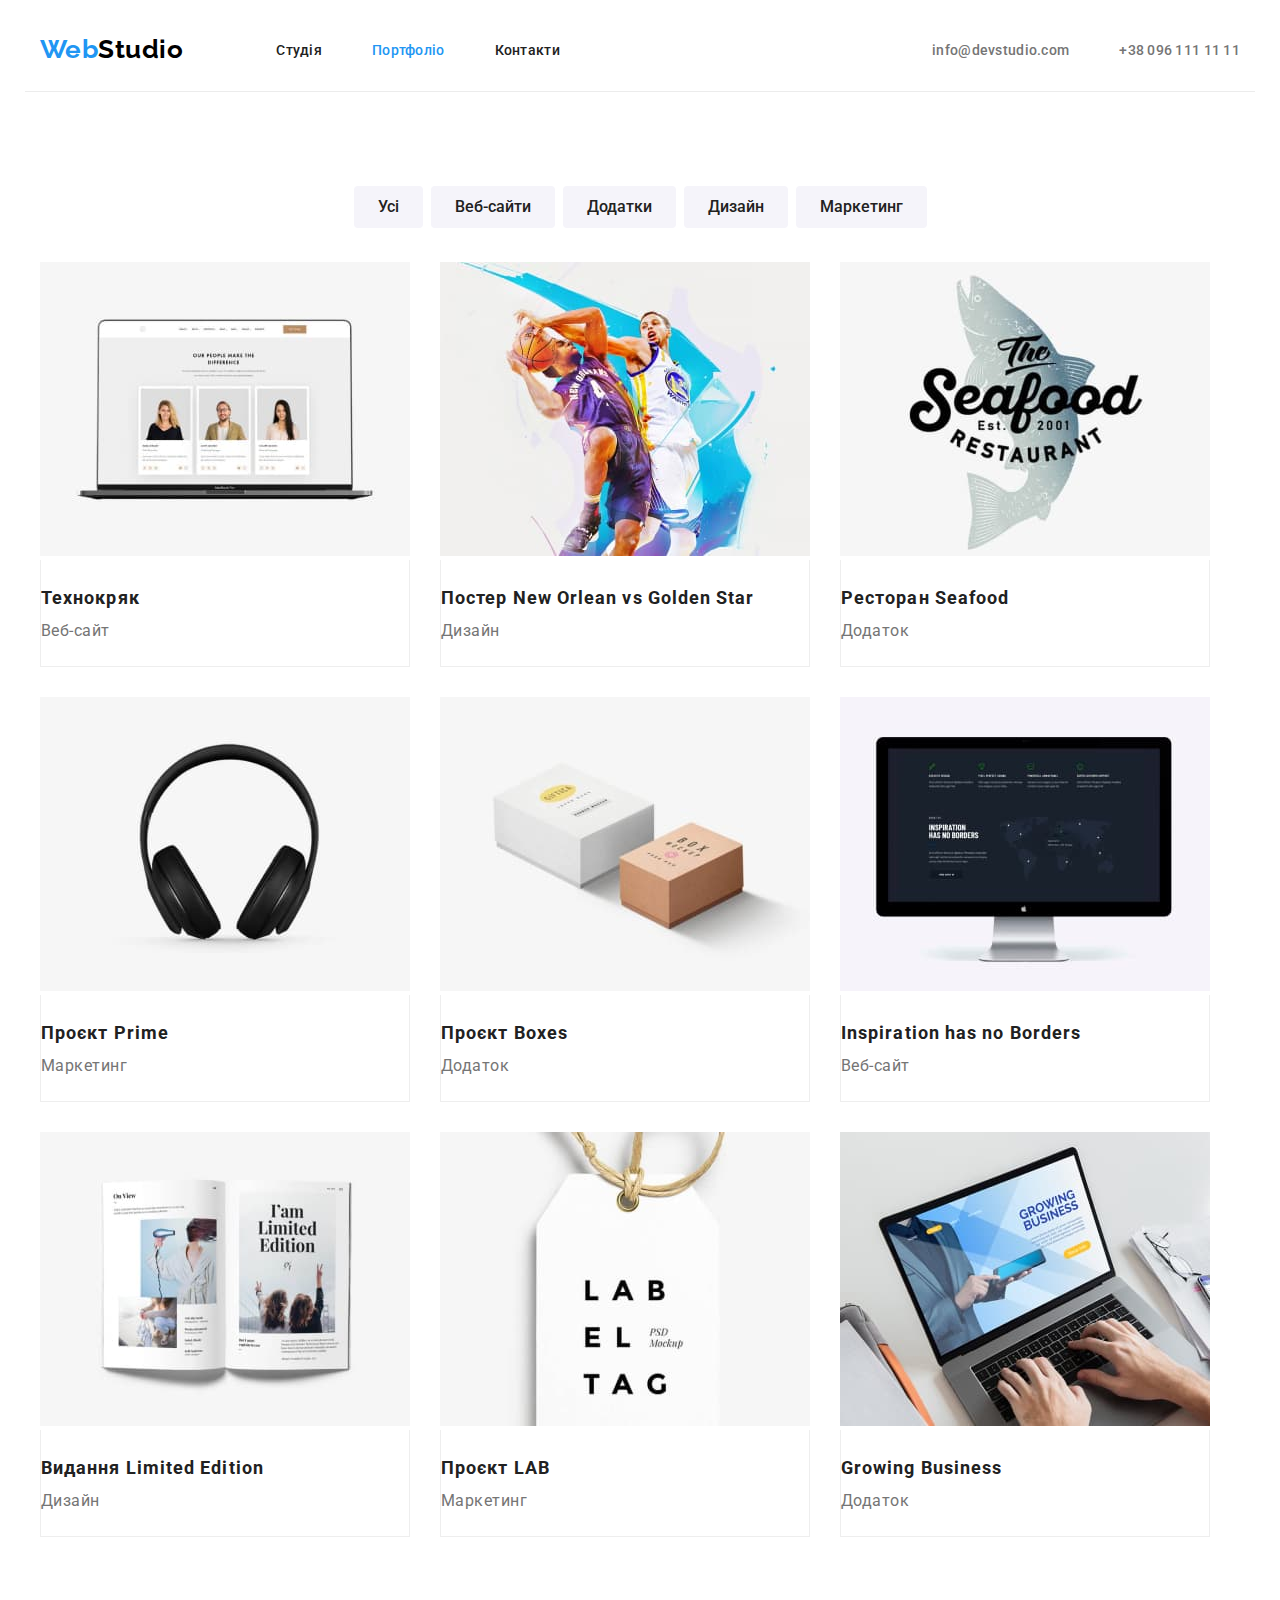
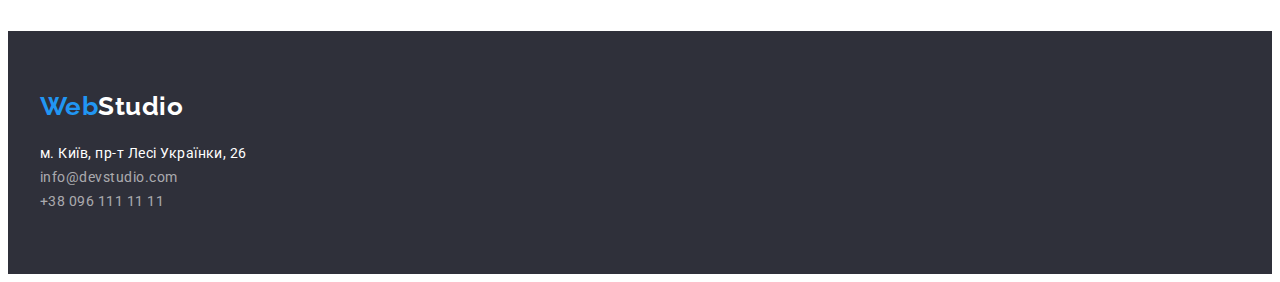
==== portfolio.html @ 96fd56b4 "Summary required" ====
<!DOCTYPE html>
<html lang="uk">
  <head>
    <meta charset="UTF-8" />
    <meta http-equiv="X-UA-Compatible" content="IE=edge" />
    <meta name="viewport" content="width=device-width, initial-scale=1.0" />
    <title>WebStudio</title>
    <link
      href="https://fonts.googleapis.com/css2?family=Raleway:wght@700&family=Roboto:wght@400;500;700;900&display=swap"
      rel="stylesheet"
    />
    <link
      rel="stylesheet"
      href="https://cdnjs.cloudflare.com/ajax/libs/modern-normalize/1.1.0/modern-normalize.min.css"
      integrity="sha512-wpPYUAdjBVSE4KJnH1VR1HeZfpl1ub8YT/NKx4PuQ5NmX2tKuGu6U/JRp5y+Y8XG2tV+wKQpNHVUX03MfMFn9Q=="
      crossorigin="anonymous"
      referrerpolicy="no-referrer"
    />
    <link rel="stylesheet" href="./css/styles.css" />
  </head>
  <body>
    <!-- header -->

    <header>
      <div class="container header-container">
        <a href="./index.html" class="logo" lang="en"> <span class="accent">Web</span>Studio</a>
        <nav>
          <ul class="nav-list">
            <li><a href="./index.html" class="nav-link">Студія</a></li>
            <li><a href="/" class="nav-link current">Портфоліо</a></li>
            <li><a href="#" class="nav-link">Контакти</a></li>
          </ul>
        </nav>
        <ul class="contact">
          <li><a href="mailto:info@devstudio.com" class="contact-link">info@devstudio.com</a></li>
          <li><a href="tel:+380961111111" class="contact-link">+38 096 111 11 11</a></li>
        </ul>
      </div>
    </header>
    <main>
      <!-- portfolio buttons -->

      <section class="portfolio">
        <div class="container portfolio-container">
          <h1 class="visually-hidden">Портфоліо</h1>
          <ul class="portfolio-list">
            <li><button type="button" class="portfolio-button">Усі</button></li>
            <li><button type="button" class="portfolio-button">Веб-сайти</button></li>
            <li><button type="button" class="portfolio-button">Додатки</button></li>
            <li><button type="button" class="portfolio-button">Дизайн</button></li>
            <li><button type="button" class="portfolio-button">Маркетинг</button></li>
          </ul>

          <!-- portfolio project cards -->

          <ul class="project-list">
            <li>
              <a href="#" class="project-link">
                <img src="./images/img-tekhnokryak.jpg" alt="ноутбук" width="370" />
                <div class="project-container">
                  <h2 class="project-title">Технокряк</h2>
                  <p class="project-text">Веб-сайт</p>
                </div>
              </a>
            </li>
            <li>
              <a href="#" class="project-link">
                <img
                  src="./images/img-new-orlean-vs-golden-star.jpg"
                  alt="баскетболісти"
                  width="370"
                />
                <div class="project-container">
                  <h2 class="project-title">Постер New Orlean vs Golden Star</h2>
                  <p class="project-text">Дизайн</p>
                </div>
              </a>
            </li>
            <li>
              <a href="#" class="project-link">
                <img
                  src="./images/img-restaurant-seafood.jpg"
                  alt="логотип ресторану"
                  width="370"
                />
                <div class="project-container">
                  <h2 class="project-title">Ресторан Seafood</h2>
                  <p class="project-text">Додаток</p>
                </div>
              </a>
            </li>
            <li>
              <a href="#" class="project-link">
                <img src="./images/img-project-prime.jpg" alt="навушники" width="370" />
                <div class="project-container">
                  <h2 class="project-title">Проєкт Prime</h2>
                  <p class="project-text">Маркетинг</p>
                </div>
              </a>
            </li>
            <li>
              <a href="#" class="project-link">
                <img src="./images/img-project-boxes.jpg" alt="дві коробки" width="370" />
                <div class="project-container">
                  <h2 class="project-title">Проєкт Boxes</h2>
                  <p class="project-text">Додаток</p>
                </div>
              </a>
            </li>
            <li>
              <a href="#" class="project-link">
                <img src="./images/img-inspiration-has-no-borders.jpg" alt="монітор" width="370" />
                <div class="project-container">
                  <h2 class="project-title">Inspiration has no Borders</h2>
                  <p class="project-text">Веб-сайт</p>
                </div>
              </a>
            </li>
            <li>
              <a href="#" class="project-link">
                <img src="./images/img-limited-edition.jpg" alt="розкритий журнал" width="370" />
                <div class="project-container">
                  <h2 class="project-title">Видання Limited Edition</h2>
                  <p class="project-text">Дизайн</p>
                </div>
              </a>
            </li>
            <li>
              <a href="#" class="project-link">
                <img src="./images/img-project-lab.jpg" alt="бірка з назвою проєкту" width="370" />
                <div class="project-container">
                  <h2 class="project-title">Проєкт LAB</h2>
                  <p class="project-text">Маркетинг</p>
                </div>
              </a>
            </li>
            <li>
              <a href="#" class="project-link">
                <img
                  src="./images/img-growing-business.jpg"
                  alt="руки людини на клавіатурі ноутбуку"
                  width="370"
                />
                <div class="project-container">
                  <h2 class="project-title">Growing Business</h2>
                  <p class="project-text">Додаток</p>
                </div>
              </a>
            </li>
          </ul>
        </div>
      </section>
    </main>

    <!-- footer -->

    <footer class="footer">
      <div class="container footer-container">
        <a href="/" class="footer-logo" lang="en"> <span class="accent">Web</span>Studio</a>
        <address>
          <ul class="footer-list">
            <li>
              <a
                href="https://goo.gl/maps/69WywQQbBE9aWxEn9"
                target="_blank"
                rel="noreferrer noopener nofollow"
                class="footer-address"
              >
                м. Київ, пр-т Лесі Українки, 26
              </a>
            </li>
            <li><a href="mailto:info@devstudio.com" class="footer-link">info@devstudio.com </a></li>
            <li><a href="tel:+380961111111" class="footer-link">+38 096 111 11 11 </a></li>
          </ul>
        </address>
      </div>
    </footer>
  </body>
</html>
---- css/styles.css ----
:root {
  --primary-text-color: #757575;
  --title-text-color: #212121;
  --accent-color: #2196f3;
  --black-color: #000000;
  --primary-white-color: #ffffff;
  --second-background-color: #f5f4fa;
  --dark-background-color: #2f303a;
  --second-white-color: rgba(255, 255, 255, 0.6);
  --button-hover-color: #188ce8;
}

p,
h1,
h2,
h3,
h4,
h5,
h6 {
  margin: 0;
}

ul,
ol {
  list-style: none;
  margin: 0;
  padding-left: 0;
}

body {
  background-color: var(--primary-white-color);
  color: var(--primary-text-color);
  font-family: 'Roboto', sans-serif;
  letter-spacing: 0.03em;
}

.container {
  width: 1200px;
  padding-left: 15px;
  padding-right: 15px;
  margin: 0 auto;
  /* outline: 2px solid red; */
}

/* --------header-------- */

.header-container {
  display: flex;
  align-items: center;
  border-bottom: 1px solid #ececec;
}

.logo {
  color: var(--black-color);
  font-family: 'Raleway', sans-serif;
  font-weight: 700;
  font-size: 26px;
  line-height: 1.19;
  text-decoration: none;
  margin-right: 93px;
}

.accent {
  color: var(--accent-color);
}

.nav-list {
  display: flex;
  margin-right: 344px;
  gap: 50px;
  padding: 32px 0;
}

.nav-list .current {
  color: var(--accent-color);
}

.nav-link {
  color: var(--title-text-color);
  font-weight: 500;
  font-size: 14px;
  line-height: 1.14;
  letter-spacing: 0.02em;
  text-decoration: none;
}

.nav-link:hover,
.nav-link:focus {
  color: var(--accent-color);
}

.contact {
  display: flex;
  margin-left: auto;
  gap: 50px;
  padding: 32px 0;
}

.contact-link {
  color: var(--primary-text-color);
  font-weight: 500;
  font-size: 14px;
  line-height: 1.14;
  letter-spacing: 0.02em;
  text-decoration: none;
}

.contact-link:hover,
.contact-link:focus {
  color: var(--accent-color);
}

/* --------hero----------- */

.hero {
  background-color: var(--dark-background-color);
}

.hero-container {
  display: flex;
  flex-direction: column;
  padding-top: 200px;
  padding-bottom: 200px;
}

.hero-title {
  color: var(--primary-white-color);
  font-weight: 900;
  font-size: 44px;
  line-height: 1.36;
  text-align: center;
  letter-spacing: 0.06em;
  text-transform: uppercase;
  margin: 0 auto;
  margin-bottom: 30px;
  width: 696px;
}

.button {
  display: inline-block;
  color: var(--primary-white-color);
  background-color: var(--accent-color);
  font-family: inherit;
  font-weight: 700;
  font-size: 16px;
  line-height: 1.88;
  border-color: transparent;
  border-radius: 4px;
  letter-spacing: 0.06em;
  cursor: pointer;
  padding: 10px 32px;
  min-width: 216px;
  text-align: center;
  margin: 0 auto;
}

.button:hover,
.button:focus {
  background-color: var(--button-hover-color);
}

/* --------feature---------- */

.feature-container {
  display: flex;
  padding-top: 94px;
  padding-bottom: 47px;
}

.visually-hidden {
  position: absolute;
  white-space: nowrap;
  width: 1px;
  height: 1px;
  overflow: hidden;
  border: 0;
  padding: 0;
  clip: rect(0 0 0 0);
  clip-path: inset(50%);
  margin: -1px;
}

.feature-list {
  display: flex;
  gap: 30px;
}

.feature-item {
  width: 270px;
}

.feature-title {
  color: var(--title-text-color);
  font-weight: 700;
  font-size: 14px;
  line-height: 1.14;
  text-transform: uppercase;
  margin-bottom: 10px;
}

.feature-text {
  font-size: 14px;
  line-height: 1.71;
}

/* ----------work------------ */

.work-container {
  padding-top: 47px;
  padding-bottom: 94px;
}
.section-title {
  color: var(--title-text-color);
  font-weight: 700;
  font-size: 36px;
  line-height: 1.16;
  text-align: center;
  margin-bottom: 50px;
}

.work-list {
  display: flex;
  gap: 30px;
}

.work-item {
  width: calc((100%-60px) / 3);
}

/* -----------team----------- */

.team-container {
  padding-top: 94px;
  padding-bottom: 94px;
}
.team-list {
  display: flex;
  gap: 30px;
  justify-content: center;
}

.team {
  background-color: var(--second-background-color);
}

.team-item {
  background-color: var(--primary-white-color);
  width: calc((100%-90px) / 4);
}

.team-title {
  color: var(--title-text-color);
  font-weight: 500;
  font-size: 16px;
  line-height: 1.19;
  margin-bottom: 10px;
}

.team-text {
  font-size: 16px;
  line-height: 1.19;
}

.item-container {
  text-align: center;
  padding-top: 30px;
  padding-bottom: 30px;
}

/* -----------footer------------ */

.footer {
  background-color: var(--dark-background-color);
}

.footer-container {
  padding-top: 60px;
  padding-bottom: 60px;
}

.footer-logo {
  color: var(--primary-white-color);
  font-family: Raleway, sans-serif;
  font-weight: 700;
  font-size: 26px;
  line-height: 1.19;
  text-decoration: none;
}

.footer-list {
  margin-top: 20px;
}

.footer-address {
  color: var(--primary-white-color);
  font-style: normal;
  font-size: 14px;
  line-height: 1.71;
  text-decoration: none;
}

.footer-address:hover,
.footer-address:focus {
  color: var(--accent-color);
}

.footer-link {
  color: var(--second-white-color);
  font-style: normal;
  font-size: 14px;
  line-height: 1.71;
  text-decoration: none;
}

.footer-link:hover,
.footer-link:focus {
  color: var(--accent-color);
}

/* ------------ portfolio ------------- */

.portfolio-container {
  padding-top: 94px;
  padding-bottom: 94px;
}

.portfolio-list {
  display: flex;
  justify-content: center;
  gap: 8px;
  margin-bottom: 34px;
}

.portfolio-button {
  display: inline-block;
  color: var(--title-text-color);
  background-color: var(--second-background-color);
  font-family: inherit;
  font-weight: 500;
  font-size: 16px;
  line-height: 1.62;
  border-color: transparent;
  border-radius: 4px;
  cursor: pointer;
  padding: 6px 22px;
  text-align: center;
  min-width: 73;
}

.portfolio-button:hover,
.portfolio-button:focus {
  color: var(--primary-white-color);
  background-color: var(--accent-color);
}

.project-list {
  display: flex;
  flex-wrap: wrap;
  gap: 30px;
}

.project-link {
  text-decoration: none;
  color: inherit;
  width: calc((100%-60px) / 3);
}

.project-container {
  padding-top: 20px;
  padding-bottom: 20px;
  border-right: 1px solid #eeeeee;
  border-bottom: 1px solid #eeeeee;
  border-left: 1px solid #eeeeee;
}
.project-title {
  color: var(--title-text-color);
  font-weight: 700;
  font-size: 18px;
  line-height: 2;
  letter-spacing: 0.06em;
}

.project-text {
  font-size: 16px;
  line-height: 1.88;
}
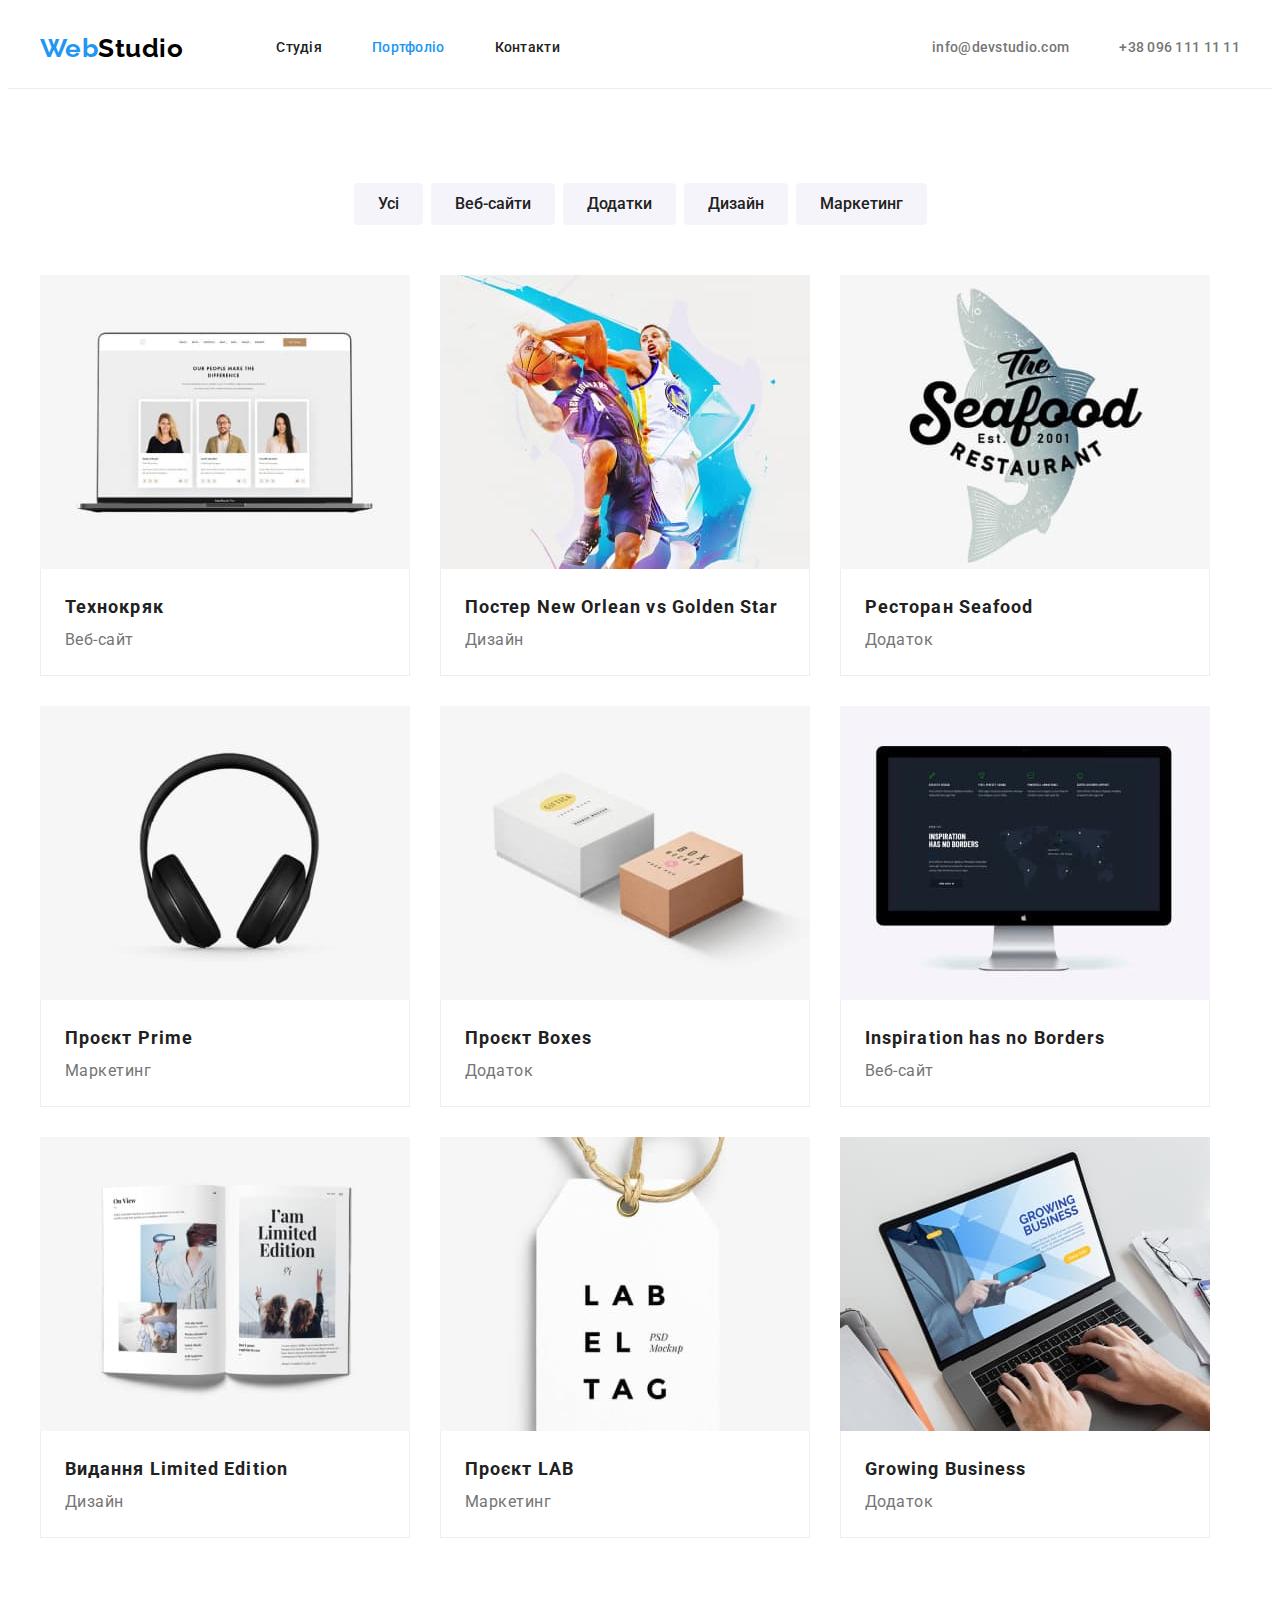
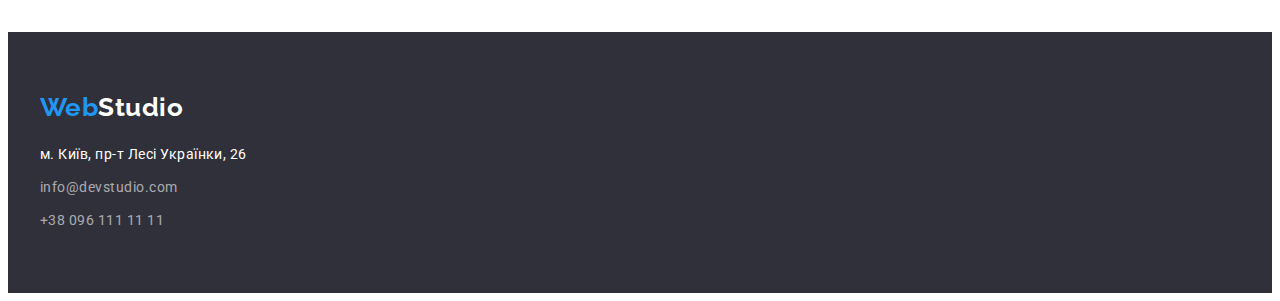
==== commit 3a6ff5fe: "Summary" ====
--- a/portfolio.html
+++ b/portfolio.html
@@ -21,7 +21,7 @@
   <body>
     <!-- header -->
 
-    <header>
+    <header class="header">
       <div class="container header-container">
         <a href="./index.html" class="logo" lang="en"> <span class="accent">Web</span>Studio</a>
         <nav>
@@ -40,8 +40,8 @@
     <main>
       <!-- portfolio buttons -->
 
-      <section class="portfolio">
-        <div class="container portfolio-container">
+      <section class="section">
+        <div class="container">
           <h1 class="visually-hidden">Портфоліо</h1>
           <ul class="portfolio-list">
             <li><button type="button" class="portfolio-button">Усі</button></li>
@@ -155,11 +155,11 @@
     <!-- footer -->
 
     <footer class="footer">
-      <div class="container footer-container">
+      <div class="container">
         <a href="/" class="footer-logo" lang="en"> <span class="accent">Web</span>Studio</a>
         <address>
           <ul class="footer-list">
-            <li>
+            <li class="footer-item">
               <a
                 href="https://goo.gl/maps/69WywQQbBE9aWxEn9"
                 target="_blank"
@@ -169,8 +169,12 @@
                 м. Київ, пр-т Лесі Українки, 26
               </a>
             </li>
-            <li><a href="mailto:info@devstudio.com" class="footer-link">info@devstudio.com </a></li>
-            <li><a href="tel:+380961111111" class="footer-link">+38 096 111 11 11 </a></li>
+            <li class="footer-item">
+              <a href="mailto:info@devstudio.com" class="footer-link">info@devstudio.com </a>
+            </li>
+            <li class="footer-item">
+              <a href="tel:+380961111111" class="footer-link">+38 096 111 11 11 </a>
+            </li>
           </ul>
         </address>
       </div>
--- a/css/styles.css
+++ b/css/styles.css
@@ -44,10 +44,13 @@
 
 /* --------header-------- */
 
+.header {
+  border-bottom: 1px solid #ececec;
+}
+
 .header-container {
   display: flex;
   align-items: center;
-  border-bottom: 1px solid #ececec;
 }
 
 .logo {
@@ -66,9 +69,7 @@
 
 .nav-list {
   display: flex;
-  margin-right: 344px;
   gap: 50px;
-  padding: 32px 0;
 }
 
 .nav-list .current {
@@ -76,12 +77,14 @@
 }
 
 .nav-link {
+  display: block;
   color: var(--title-text-color);
   font-weight: 500;
   font-size: 14px;
   line-height: 1.14;
   letter-spacing: 0.02em;
   text-decoration: none;
+  padding: 32px 0;
 }
 
 .nav-link:hover,
@@ -93,16 +96,17 @@
   display: flex;
   margin-left: auto;
   gap: 50px;
-  padding: 32px 0;
 }
 
 .contact-link {
+  display: block;
   color: var(--primary-text-color);
   font-weight: 500;
   font-size: 14px;
   line-height: 1.14;
   letter-spacing: 0.02em;
   text-decoration: none;
+  padding: 32px 0;
 }
 
 .contact-link:hover,
@@ -114,11 +118,7 @@
 
 .hero {
   background-color: var(--dark-background-color);
-}
-
-.hero-container {
-  display: flex;
-  flex-direction: column;
+  text-align: center;
   padding-top: 200px;
   padding-bottom: 200px;
 }
@@ -137,7 +137,6 @@
 }
 
 .button {
-  display: inline-block;
   color: var(--primary-white-color);
   background-color: var(--accent-color);
   font-family: inherit;
@@ -149,9 +148,6 @@
   letter-spacing: 0.06em;
   cursor: pointer;
   padding: 10px 32px;
-  min-width: 216px;
-  text-align: center;
-  margin: 0 auto;
 }
 
 .button:hover,
@@ -161,8 +157,7 @@
 
 /* --------feature---------- */
 
-.feature-container {
-  display: flex;
+.feature-section {
   padding-top: 94px;
   padding-bottom: 47px;
 }
@@ -205,7 +200,7 @@
 
 /* ----------work------------ */
 
-.work-container {
+.work-section {
   padding-top: 47px;
   padding-bottom: 94px;
 }
@@ -227,16 +222,20 @@
   width: calc((100%-60px) / 3);
 }
 
+img {
+  display: block;
+  max-width: 100%;
+}
+
 /* -----------team----------- */
 
-.team-container {
+.section {
   padding-top: 94px;
   padding-bottom: 94px;
 }
 .team-list {
   display: flex;
   gap: 30px;
-  justify-content: center;
 }
 
 .team {
@@ -271,24 +270,19 @@
 
 .footer {
   background-color: var(--dark-background-color);
-}
-
-.footer-container {
   padding-top: 60px;
   padding-bottom: 60px;
 }
 
 .footer-logo {
+  display: block;
   color: var(--primary-white-color);
   font-family: Raleway, sans-serif;
   font-weight: 700;
   font-size: 26px;
   line-height: 1.19;
   text-decoration: none;
-}
-
-.footer-list {
-  margin-top: 20px;
+  margin-bottom: 20px;
 }
 
 .footer-address {
@@ -317,22 +311,19 @@
   color: var(--accent-color);
 }
 
+.footer-item:not(:last-child) {
+  margin-bottom: 9px;
+}
 /* ------------ portfolio ------------- */
-
-.portfolio-container {
-  padding-top: 94px;
-  padding-bottom: 94px;
-}
 
 .portfolio-list {
   display: flex;
   justify-content: center;
   gap: 8px;
-  margin-bottom: 34px;
+  margin-bottom: 50px;
 }
 
 .portfolio-button {
-  display: inline-block;
   color: var(--title-text-color);
   background-color: var(--second-background-color);
   font-family: inherit;
@@ -343,7 +334,6 @@
   border-radius: 4px;
   cursor: pointer;
   padding: 6px 22px;
-  text-align: center;
   min-width: 73;
 }
 
@@ -366,12 +356,12 @@
 }
 
 .project-container {
-  padding-top: 20px;
-  padding-bottom: 20px;
+  padding: 20px 24px;
   border-right: 1px solid #eeeeee;
   border-bottom: 1px solid #eeeeee;
   border-left: 1px solid #eeeeee;
 }
+
 .project-title {
   color: var(--title-text-color);
   font-weight: 700;
